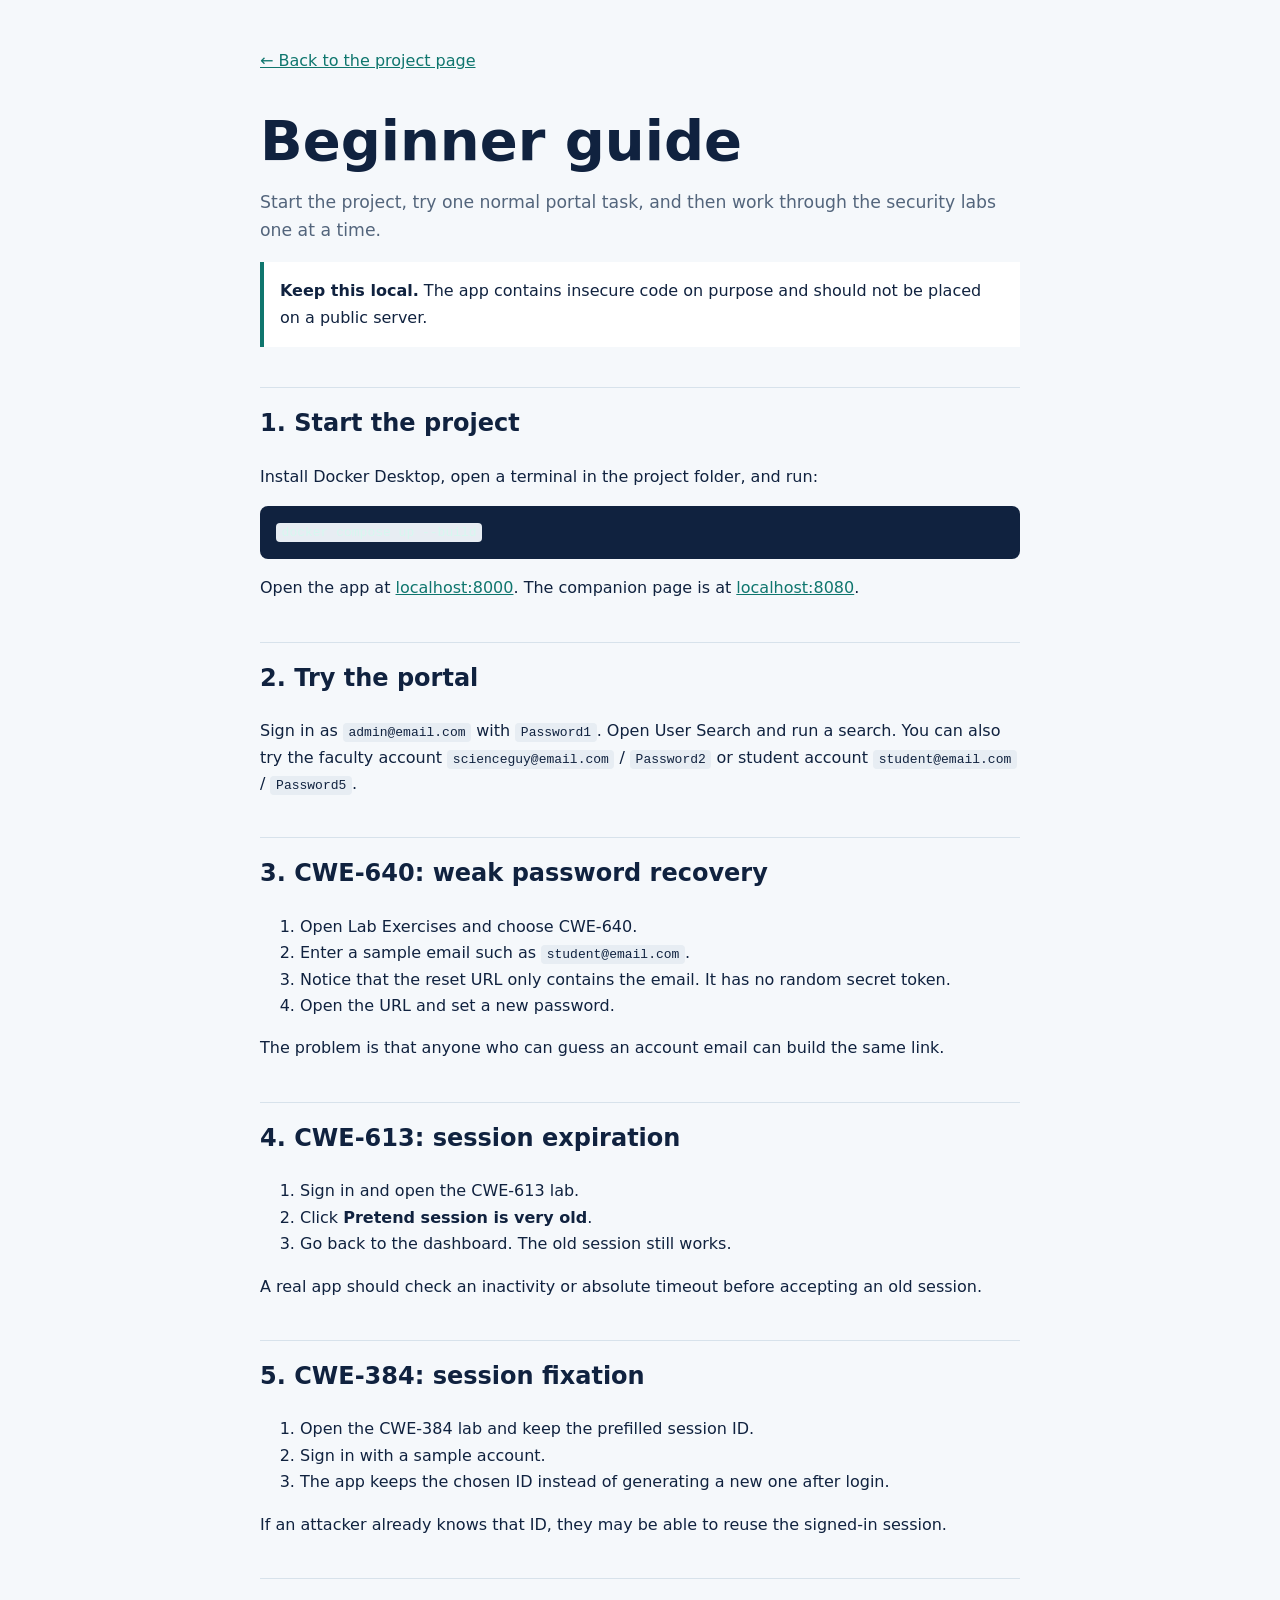
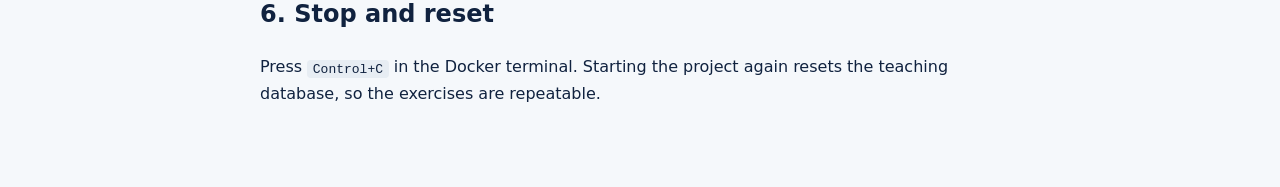
==== site/guide.html @ b1bb4bde "Improve Docker setup and responsive SecureEd experience" ====
<!doctype html>
<html lang="en">
<head>
    <meta charset="UTF-8" />
    <meta name="viewport" content="width=device-width, initial-scale=1" />
    <meta name="description" content="Beginner setup and lab notes for the SecureEd Extension project." />
    <title>SecureEd beginner guide</title>
    <style>
        :root { --ink: #10223f; --muted: #53657c; --paper: #f5f8fb; --line: #d7e2eb; --teal: #0f766e; }
        * { box-sizing: border-box; }
        body { margin: 0; color: var(--ink); background: var(--paper); font-family: Inter, ui-sans-serif, system-ui, sans-serif; line-height: 1.65; }
        main { width: min(760px, calc(100% - 2rem)); margin: 0 auto; padding: 2rem 0 4rem; }
        a { color: var(--teal); }
        h1 { margin-bottom: .4rem; font-size: clamp(2rem, 7vw, 3.5rem); line-height: 1.05; }
        h2 { margin-top: 2.5rem; padding-top: 1rem; border-top: 1px solid var(--line); }
        .lede { color: var(--muted); font-size: 1.08rem; }
        .note { padding: 1rem; border-left: 4px solid var(--teal); background: #fff; }
        code { padding: .12rem .35rem; border-radius: 4px; background: #e7edf3; }
        pre { overflow-x: auto; padding: 1rem; border-radius: 8px; background: var(--ink); color: #d7f8f0; }
    </style>
</head>
<body>
<main>
    <p><a href="index.html">← Back to the project page</a></p>
    <h1>Beginner guide</h1>
    <p class="lede">Start the project, try one normal portal task, and then work through the security labs one at a time.</p>

    <div class="note"><strong>Keep this local.</strong> The app contains insecure code on purpose and should not be placed on a public server.</div>

    <h2>1. Start the project</h2>
    <p>Install Docker Desktop, open a terminal in the project folder, and run:</p>
    <pre><code>docker compose up --build</code></pre>
    <p>Open the app at <a href="http://localhost:8000">localhost:8000</a>. The companion page is at <a href="http://localhost:8080">localhost:8080</a>.</p>

    <h2>2. Try the portal</h2>
    <p>Sign in as <code>admin@email.com</code> with <code>Password1</code>. Open User Search and run a search. You can also try the faculty account <code>scienceguy@email.com</code> / <code>Password2</code> or student account <code>student@email.com</code> / <code>Password5</code>.</p>

    <h2>3. CWE-640: weak password recovery</h2>
    <ol>
        <li>Open Lab Exercises and choose CWE-640.</li>
        <li>Enter a sample email such as <code>student@email.com</code>.</li>
        <li>Notice that the reset URL only contains the email. It has no random secret token.</li>
        <li>Open the URL and set a new password.</li>
    </ol>
    <p>The problem is that anyone who can guess an account email can build the same link.</p>

    <h2>4. CWE-613: session expiration</h2>
    <ol>
        <li>Sign in and open the CWE-613 lab.</li>
        <li>Click <strong>Pretend session is very old</strong>.</li>
        <li>Go back to the dashboard. The old session still works.</li>
    </ol>
    <p>A real app should check an inactivity or absolute timeout before accepting an old session.</p>

    <h2>5. CWE-384: session fixation</h2>
    <ol>
        <li>Open the CWE-384 lab and keep the prefilled session ID.</li>
        <li>Sign in with a sample account.</li>
        <li>The app keeps the chosen ID instead of generating a new one after login.</li>
    </ol>
    <p>If an attacker already knows that ID, they may be able to reuse the signed-in session.</p>

    <h2>6. Stop and reset</h2>
    <p>Press <code>Control+C</code> in the Docker terminal. Starting the project again resets the teaching database, so the exercises are repeatable.</p>
</main>
</body>
</html>
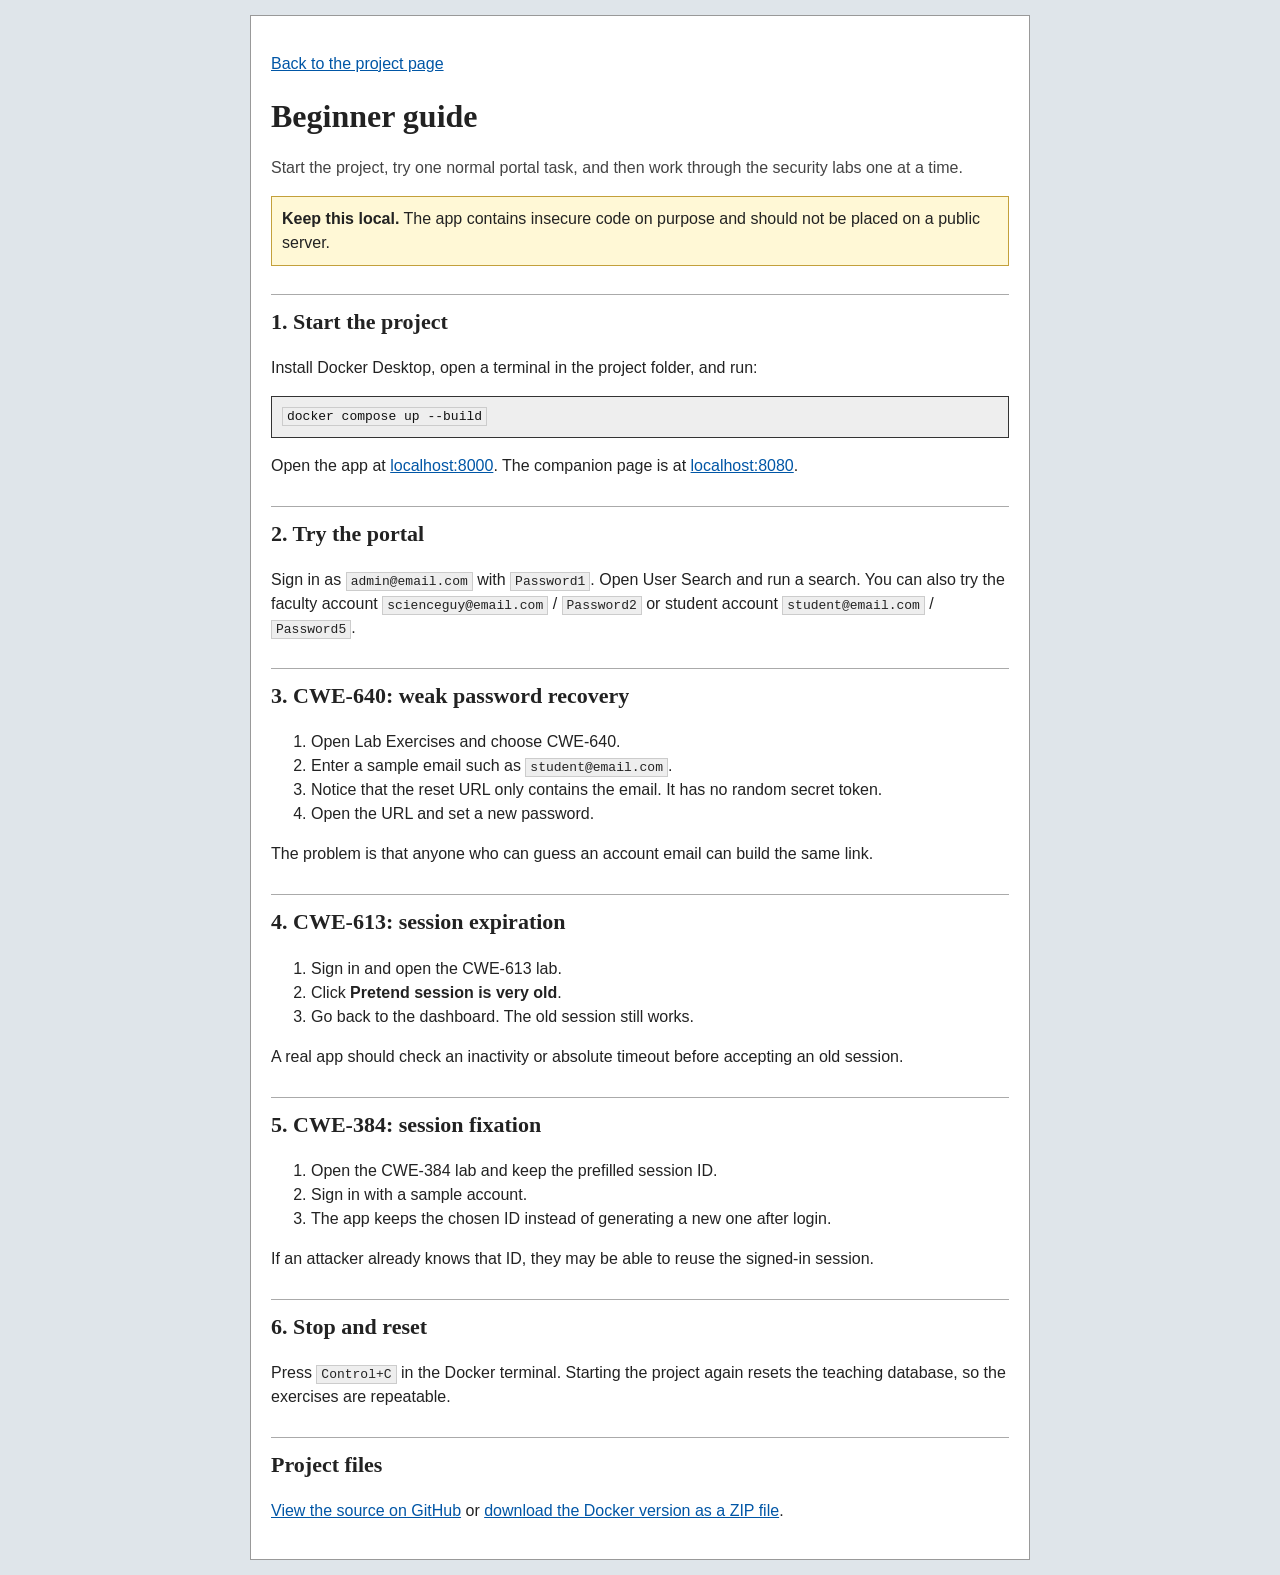
==== commit b21cbaa8: "update: polish SecureEd project handoff" ====
--- a/site/guide.html
+++ b/site/guide.html
@@ -6,22 +6,38 @@
     <meta name="description" content="Beginner setup and lab notes for the SecureEd Extension project." />
     <title>SecureEd beginner guide</title>
     <style>
-        :root { --ink: #10223f; --muted: #53657c; --paper: #f5f8fb; --line: #d7e2eb; --teal: #0f766e; }
         * { box-sizing: border-box; }
-        body { margin: 0; color: var(--ink); background: var(--paper); font-family: Inter, ui-sans-serif, system-ui, sans-serif; line-height: 1.65; }
-        main { width: min(760px, calc(100% - 2rem)); margin: 0 auto; padding: 2rem 0 4rem; }
-        a { color: var(--teal); }
-        h1 { margin-bottom: .4rem; font-size: clamp(2rem, 7vw, 3.5rem); line-height: 1.05; }
-        h2 { margin-top: 2.5rem; padding-top: 1rem; border-top: 1px solid var(--line); }
-        .lede { color: var(--muted); font-size: 1.08rem; }
-        .note { padding: 1rem; border-left: 4px solid var(--teal); background: #fff; }
-        code { padding: .12rem .35rem; border-radius: 4px; background: #e7edf3; }
-        pre { overflow-x: auto; padding: 1rem; border-radius: 8px; background: var(--ink); color: #d7f8f0; }
+        body {
+            margin: 0;
+            color: #222;
+            background: #dfe5ea;
+            font-family: Arial, Helvetica, sans-serif;
+            line-height: 1.5;
+        }
+        main {
+            width: min(780px, calc(100% - 20px));
+            margin: 15px auto;
+            padding: 20px;
+            border: 1px solid #999;
+            background: #fff;
+        }
+        a { color: #0056a6; }
+        h1, h2 { font-family: Georgia, "Times New Roman", serif; }
+        h1 { margin: 5px 0 8px; font-size: 32px; }
+        h2 { margin-top: 28px; padding-top: 10px; border-top: 1px solid #aaa; font-size: 22px; }
+        .lede { color: #444; }
+        .note { padding: 10px; border: 1px solid #c3a03b; background: #fff8d6; }
+        code { padding: 1px 4px; border: 1px solid #ccc; background: #eee; }
+        pre { overflow-x: auto; padding: 10px; border: 1px solid #333; background: #eee; color: #111; }
+        @media (max-width: 600px) {
+            main { width: calc(100% - 10px); margin: 5px auto; padding: 14px; }
+            h1 { font-size: 27px; }
+        }
     </style>
 </head>
 <body>
 <main>
-    <p><a href="index.html">← Back to the project page</a></p>
+    <p><a href="index.html">Back to the project page</a></p>
     <h1>Beginner guide</h1>
     <p class="lede">Start the project, try one normal portal task, and then work through the security labs one at a time.</p>
 
@@ -62,6 +78,9 @@
 
     <h2>6. Stop and reset</h2>
     <p>Press <code>Control+C</code> in the Docker terminal. Starting the project again resets the teaching database, so the exercises are repeatable.</p>
+
+    <h2>Project files</h2>
+    <p><a href="https://github.com/Frostand/secureed-extension">View the source on GitHub</a> or <a href="https://github.com/Frostand/secureed-extension/archive/refs/heads/main.zip">download the Docker version as a ZIP file</a>.</p>
 </main>
 </body>
 </html>
